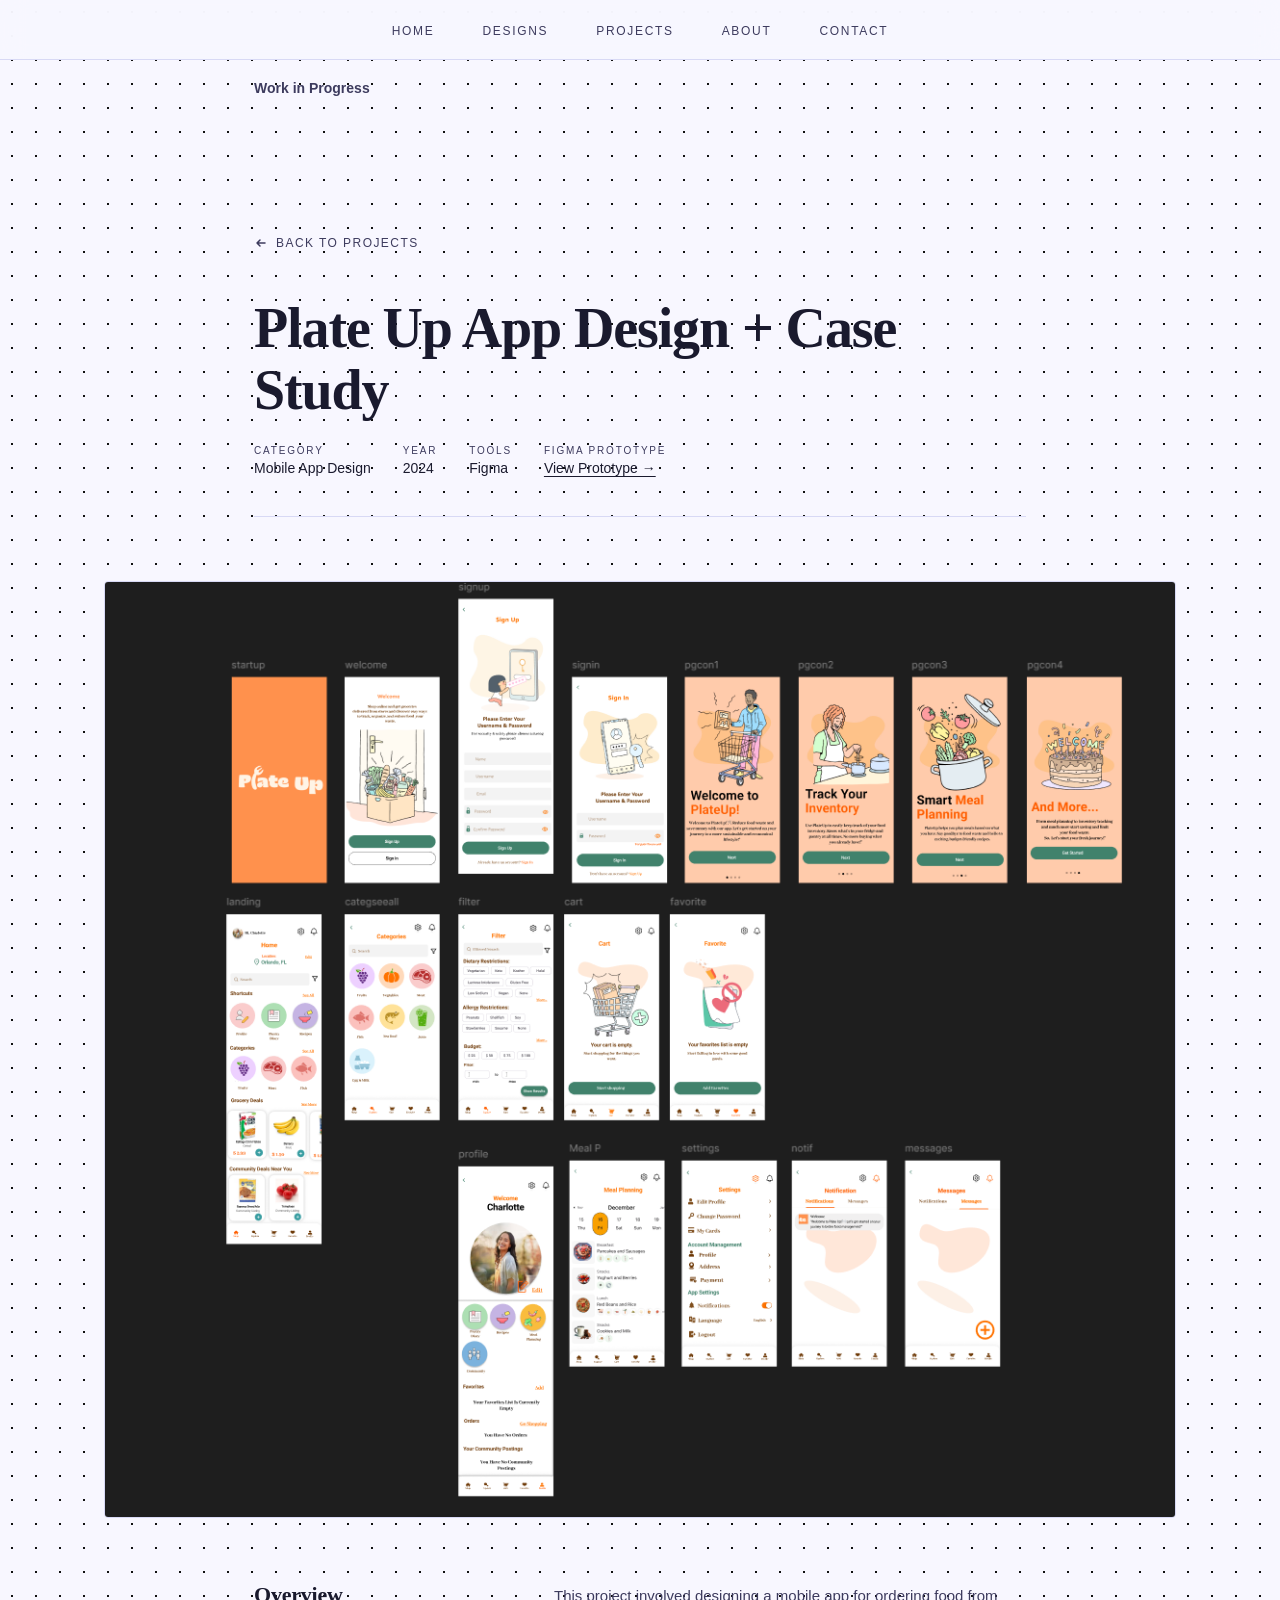
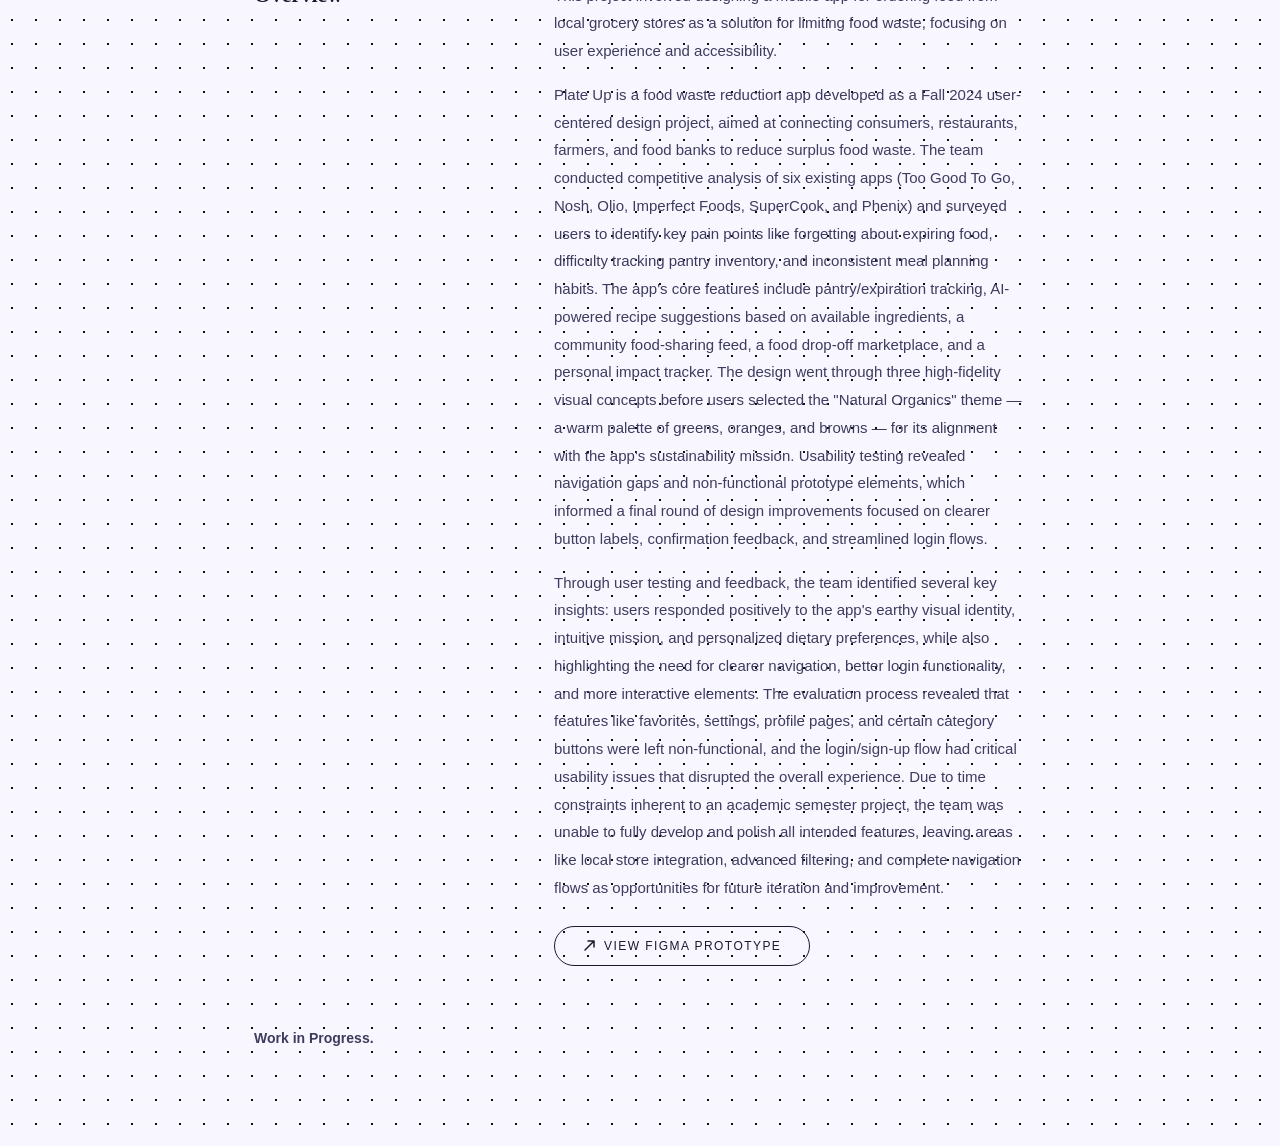
==== projects/plateup.html @ a40e2e96 "Initial portfolio site Co-Authored-By: Claude Sonnet 4.6 <noreply@anthropic.com>" ====
<!DOCTYPE html>
<html lang="en">
<head>
<meta charset="UTF-8">
<meta name="viewport" content="width=device-width, initial-scale=1.0">
<title>Plate Up — Portfolio</title>
<link rel="stylesheet" href="../css/style.css">
<link rel="stylesheet" href="../css/project.css">
</head>
<body>

  <nav>
    <ul class="nav-links">
      <li><a href="../index.html">Home</a></li>
      <li><a href="../designs.html">Designs</a></li>
      <li><a href="../projects.html">Projects</a></li>
      <li><a href="../about.html">About</a></li>
      <li><a href="../contact.html">Contact</a></li>
    </ul>
  </nav>

  <!-- WIP banner -->
  <div class="project-wip project-wip--top">
    <strong> Work in Progress</strong>
  </div>

  <!-- Header -->
  <div class="project-header">
    <a href="../projects.html" class="project-back">
      <svg width="14" height="14" viewBox="0 0 14 14" fill="none" xmlns="http://www.w3.org/2000/svg">
        <path d="M11 7H3M6 4L3 7l3 3" stroke="currentColor" stroke-width="1.5" stroke-linecap="round" stroke-linejoin="round"/>
      </svg>
      Back to Projects
    </a>

    <h1>Plate Up App Design + Case Study</h1>

    <div class="project-meta">
      <div class="meta-item">
        <span class="meta-label">Category</span>
        <span class="meta-value">Mobile App Design</span>
      </div>
      <div class="meta-item">
        <span class="meta-label">Year</span>
        <span class="meta-value">2024</span>
      </div>
      <div class="meta-item">
        <span class="meta-label">Tools</span>
        <span class="meta-value">Figma</span>
      </div>
      <div class="meta-item">
        <span class="meta-label">Figma Prototype</span>
        <span class="meta-value"><a href="https://www.figma.com/proto/B9H4sIqw6cxSHmt83BaWZa/Plate-Up-App?node-id=22-326&p=f&m=draw&scaling=min-zoom&content-scaling=fixed&page-id=0%3A1&starting-point-node-id=22%3A326" target="_blank">View Prototype →</a></span>
      </div>
    </div>
  </div>

  <!-- Main image -->
  <div class="project-main-img">
    <img src="../images/plateup_figma.png" alt="Plate Up App Design" />
  </div>

  <!-- Description -->
  <div class="project-body">
    <h2>Overview</h2>
    <div>
      <p>This project involved designing a mobile app for ordering food from local grocery stores as a solution for limiting food waste, focusing on user experience and accessibility.</p>
      <p>Plate Up is a food waste reduction app developed as a Fall 2024 user-centered design project, aimed at connecting consumers, restaurants, farmers, and food banks to reduce surplus food waste. The team conducted competitive analysis of six existing apps (Too Good To Go, Nosh, Olio, Imperfect Foods, SuperCook, and Phenix) and surveyed users to identify key pain points like forgetting about expiring food, difficulty tracking pantry inventory, and inconsistent meal planning habits. The app's core features include pantry/expiration tracking, AI-powered recipe suggestions based on available ingredients, a community food-sharing feed, a food drop-off marketplace, and a personal impact tracker. The design went through three high-fidelity visual concepts before users selected the "Natural Organics" theme — a warm palette of greens, oranges, and browns — for its alignment with the app's sustainability mission. Usability testing revealed navigation gaps and non-functional prototype elements, which informed a final round of design improvements focused on clearer button labels, confirmation feedback, and streamlined login flows. </p>
      <p>Through user testing and feedback, the team identified several key insights: users responded positively to the app's earthy visual identity, intuitive mission, and personalized dietary preferences, while also highlighting the need for clearer navigation, better login functionality, and more interactive elements. The evaluation process revealed that features like favorites, settings, profile pages, and certain category buttons were left non-functional, and the login/sign-up flow had critical usability issues that disrupted the overall experience. Due to time constraints inherent to an academic semester project, the team was unable to fully develop and polish all intended features, leaving areas like local store integration, advanced filtering, and complete navigation flows as opportunities for future iteration and improvement.</p>
      <div class="project-btns">
        <a href="https://www.figma.com/proto/B9H4sIqw6cxSHmt83BaWZa/Plate-Up-App?node-id=22-326&p=f&m=draw&scaling=min-zoom&content-scaling=fixed&page-id=0%3A1&starting-point-node-id=22%3A326" target="_blank" class="project-link-btn outline">
          <svg width="13" height="13" viewBox="0 0 13 13" fill="none" xmlns="http://www.w3.org/2000/svg">
            <path d="M2 11L11 2M11 2H5M11 2v6" stroke="currentColor" stroke-width="1.5" stroke-linecap="round" stroke-linejoin="round"/>
          </svg>
          View Figma Prototype
        </a>
      </div>
    </div>
  </div>

  <!-- WIP notice -->
  <div class="project-wip">
    <strong> Work in Progress.</strong>
  </div>

</body>
</html>
---- css/style.css ----
*, *::before, *::after { margin: 0; padding: 0; box-sizing: border-box; }

:root {
  --lavender: #eaebff;
  --lavender-mid: #d8d9f5;
  --white: #fff;
  --off-white: #f8f7ff;
  --dark: #1a1a2e;
  --muted: #3d3b5e;
}

html { scroll-behavior: smooth; }

body {
  font-family: 'Georgia', serif;
  background-color: var(--off-white);
  background-image: radial-gradient(circle, #111 1px, transparent 1px);
  background-size: 24px 24px;
  color: var(--dark);
}

/* ── NAV ── */
nav {
  position: fixed;
  top: 0; left: 0; right: 0;
  z-index: 100;
  height: 60px;
  display: flex;
  align-items: center;
  justify-content: center;
  background: rgba(248, 247, 255, 0.88);
  backdrop-filter: blur(12px);
  border-bottom: 1px solid var(--lavender-mid);
}

.nav-links {
  display: flex;
  gap: 48px;
  list-style: none;
}

.nav-links a {
  font-family: 'Helvetica Neue', Arial, sans-serif;
  font-size: 12px;
  letter-spacing: 0.14em;
  text-transform: uppercase;
  color: var(--muted);
  text-decoration: none;
  transition: color 0.2s;
}

.nav-links a:hover { color: var(--dark); }
---- css/project.css ----
/* ── PROJECT PAGE ── */
.project-header {
  max-width: 900px;
  margin: 0 auto;
  padding: 140px 64px 64px;
}

.project-back {
  display: inline-flex;
  align-items: center;
  gap: 8px;
  font-family: 'Helvetica Neue', Arial, sans-serif;
  font-size: 12px;
  letter-spacing: 0.12em;
  text-transform: uppercase;
  color: var(--muted);
  text-decoration: none;
  margin-bottom: 48px;
  transition: color 0.2s;
}

.project-back:hover { color: var(--dark); }

.project-header h1 {
  font-family: 'Georgia', serif;
  font-size: clamp(28px, 5vw, 56px);
  letter-spacing: -0.02em;
  color: var(--dark);
  margin-bottom: 24px;
  line-height: 1.1;
}

.project-meta {
  display: flex;
  gap: 32px;
  flex-wrap: wrap;
  padding-bottom: 40px;
  border-bottom: 1px solid var(--lavender-mid);
}

.meta-item {
  display: flex;
  flex-direction: column;
  gap: 4px;
}

.meta-label {
  font-family: 'Helvetica Neue', Arial, sans-serif;
  font-size: 10px;
  letter-spacing: 0.18em;
  text-transform: uppercase;
  color: var(--muted);
}

.meta-value {
  font-family: 'Helvetica Neue', Arial, sans-serif;
  font-size: 14px;
  color: var(--dark);
}

.meta-value a {
  color: var(--dark);
  text-decoration: underline;
  text-underline-offset: 3px;
  transition: opacity 0.2s;
}

.meta-value a:hover { opacity: 0.6; }

/* Main image */
.project-main-img {
  width: 100%;
  max-width: 1200px;
  margin: 0 auto;
  padding: 0 64px 64px;
}

.project-main-img img {
  width: 100%;
  height: auto;
  border: 1px solid var(--lavender-mid);
  border-radius: 4px;
  display: block;
}

.project-main-img .img-placeholder {
  width: 100%;
  aspect-ratio: 16 / 9;
  background: var(--lavender);
  border: 1px solid var(--lavender-mid);
  border-radius: 4px;
  display: flex;
  align-items: center;
  justify-content: center;
  font-family: 'Helvetica Neue', Arial, sans-serif;
  font-size: 11px;
  letter-spacing: 0.12em;
  text-transform: uppercase;
  color: var(--muted);
}

/* Description */
.project-body {
  max-width: 900px;
  margin: 0 auto;
  padding: 0 64px 64px;
  display: grid;
  grid-template-columns: 1fr 2fr;
  gap: 64px;
  align-items: start;
}

.project-body h2 {
  font-family: 'Georgia', serif;
  font-size: 22px;
  letter-spacing: -0.01em;
  color: var(--dark);
}

.project-body p {
  font-family: 'Helvetica Neue', Arial, sans-serif;
  font-size: 15px;
  color: var(--muted);
  line-height: 1.85;
  margin-bottom: 16px;
}

.project-body p:last-child { margin-bottom: 0; }

/* Gallery */
.project-gallery {
  max-width: 1200px;
  margin: 0 auto;
  padding: 0 64px 120px;
  display: grid;
  grid-template-columns: repeat(2, 1fr);
  gap: 20px;
}

.gallery-item {
  background: var(--lavender);
  border: 1px solid var(--lavender-mid);
  border-radius: 4px;
  aspect-ratio: 4 / 3;
  display: flex;
  align-items: center;
  justify-content: center;
  font-family: 'Helvetica Neue', Arial, sans-serif;
  font-size: 11px;
  letter-spacing: 0.12em;
  text-transform: uppercase;
  color: var(--muted);
}

.gallery-item.tall { aspect-ratio: 3 / 4; }

/* Live link button */
.project-link-btn {
  display: inline-flex;
  align-items: center;
  gap: 8px;
  font-family: 'Helvetica Neue', Arial, sans-serif;
  font-size: 12px;
  letter-spacing: 0.12em;
  text-transform: uppercase;
  color: #fff;
  background: var(--dark);
  border-radius: 999px;
  padding: 12px 28px;
  text-decoration: none;
  transition: opacity 0.2s;
  width: fit-content;
}

.project-link-btn:hover { opacity: 0.75; }

.project-link-btn.outline {
  background: transparent;
  color: var(--dark);
  border: 1.5px solid var(--dark);
}

.project-link-btn.outline:hover { background: var(--dark); color: #fff; opacity: 1; }

.project-btns {
  display: flex;
  gap: 12px;
  flex-wrap: wrap;
  margin-top: 24px;
}

/* WIP notice */
.project-wip {
  max-width: 900px;
  margin: 0 auto;
  padding: 0 64px 100px;
  font-family: 'Helvetica Neue', Arial, sans-serif;
  font-size: 14px;
  color: var(--muted);
}

.project-wip--top {
  padding: 80px 64px 0;
}

/* Responsive */
@media (max-width: 900px) {
  .project-header,
  .project-main-img,
  .project-body,
  .project-gallery { padding-left: 32px; padding-right: 32px; }

  .project-body { grid-template-columns: 1fr; gap: 24px; }
  .project-gallery { grid-template-columns: 1fr; }
}
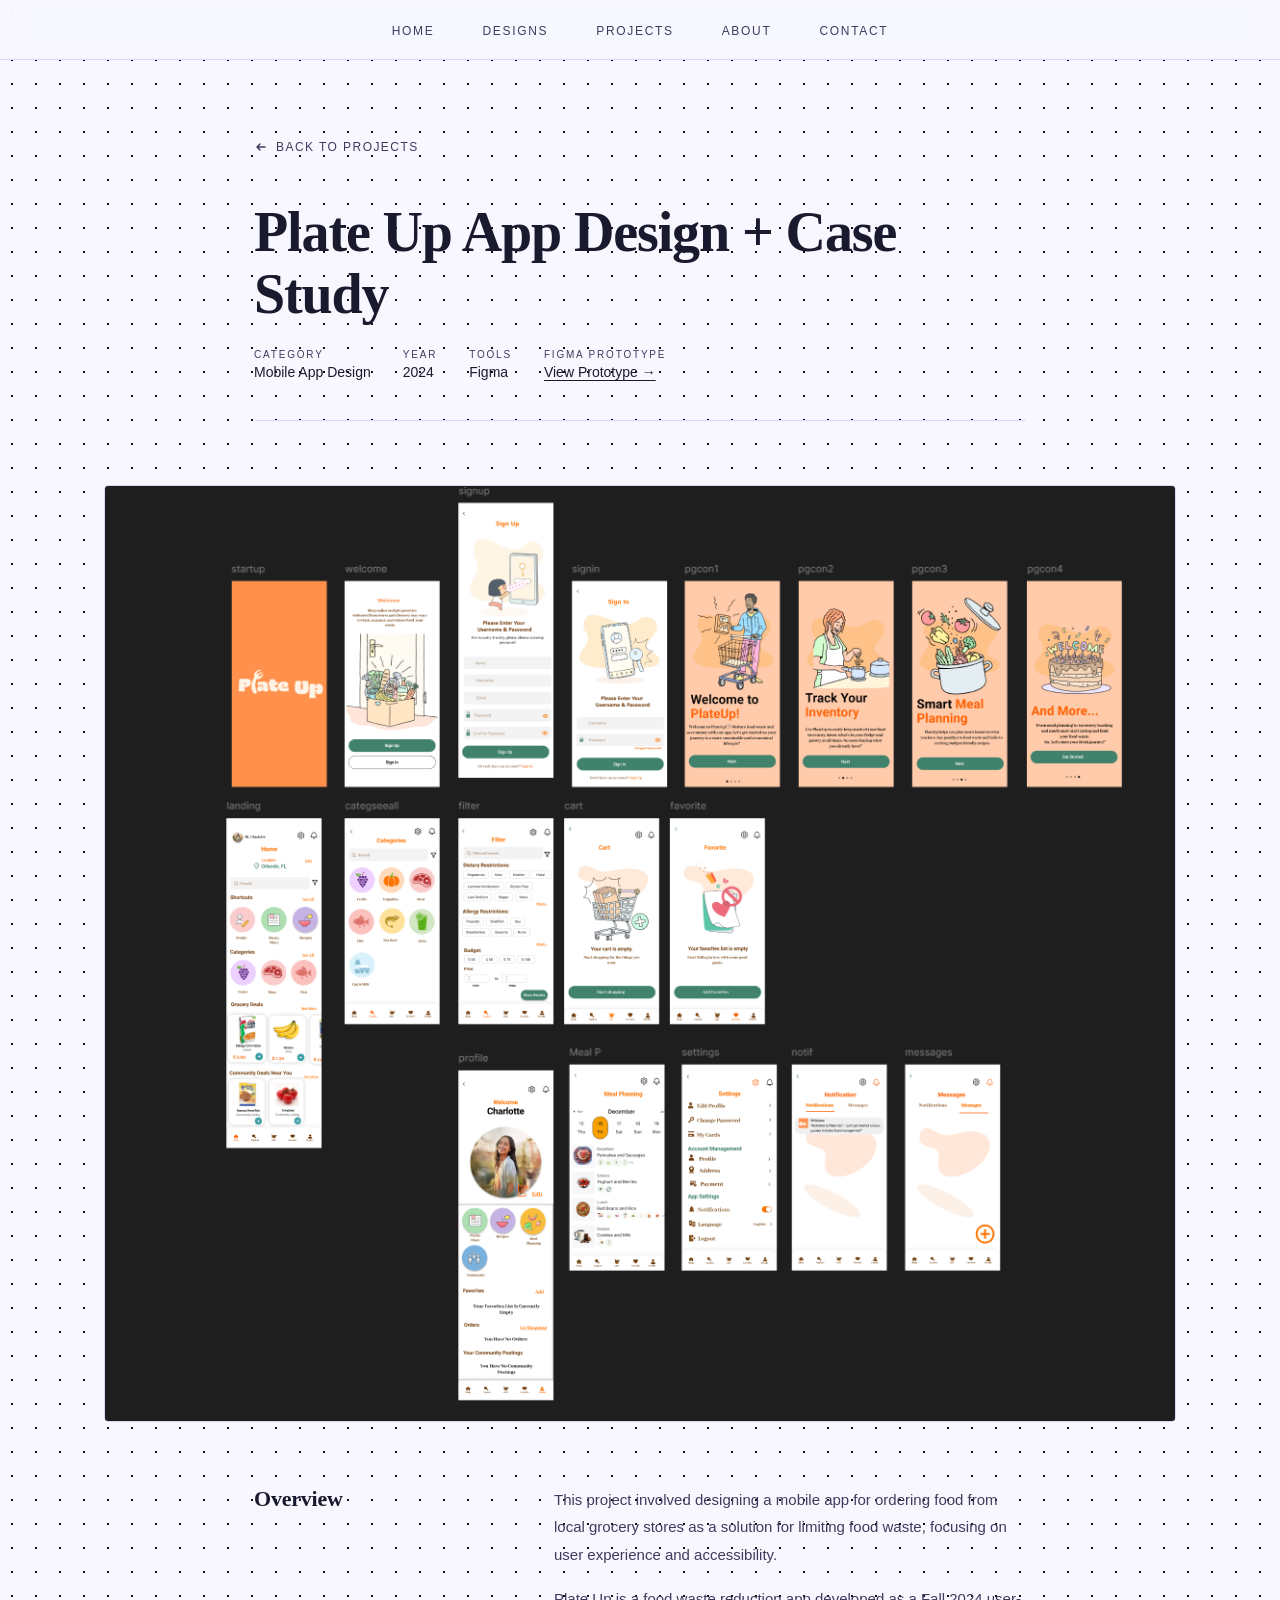
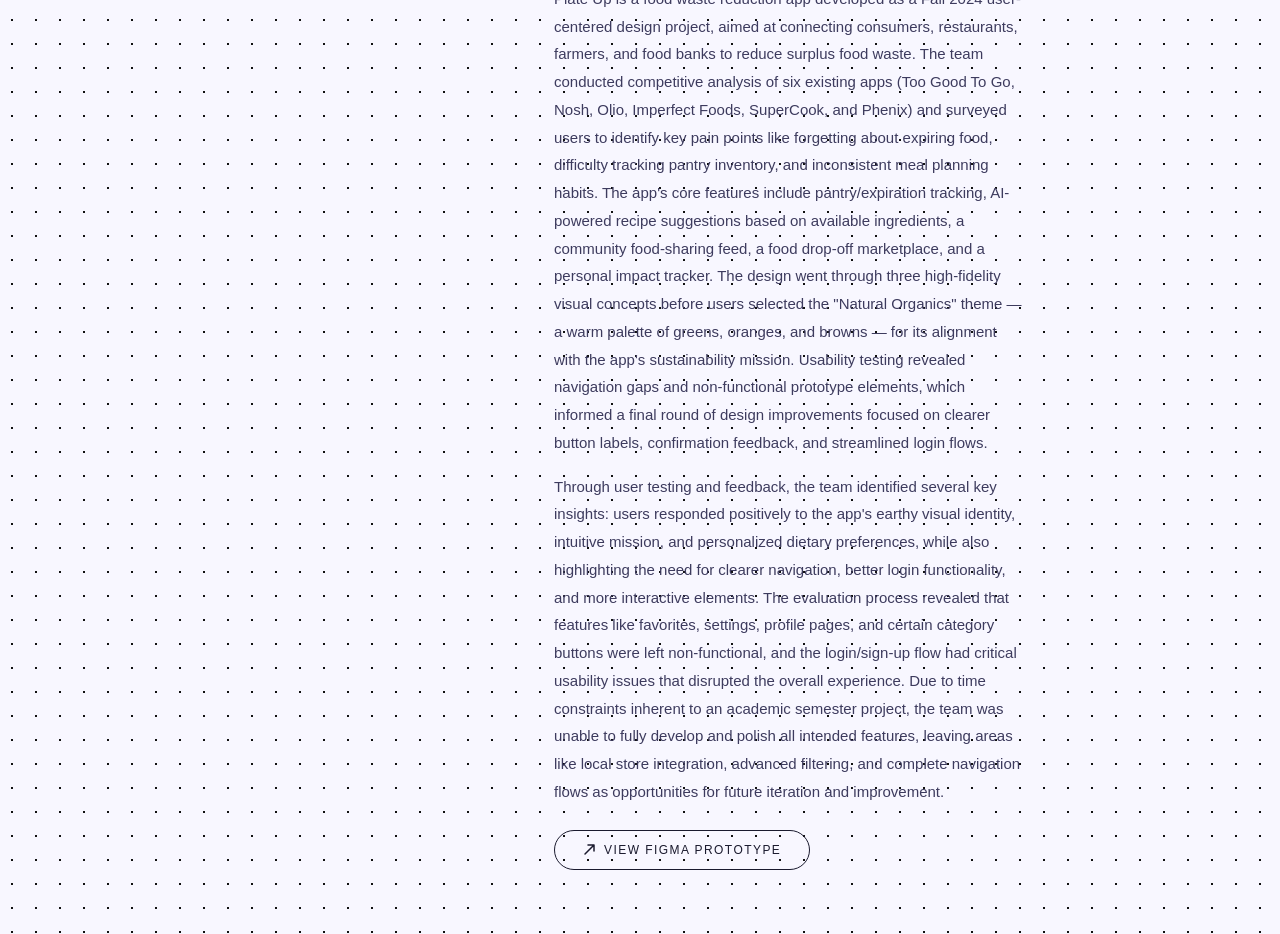
==== commit 2f143b7f: "Add Wavelength Player and Everloop Boutique as projects 4 and 5, remove WIP banners from Craigslist " ====
--- a/projects/plateup.html
+++ b/projects/plateup.html
@@ -18,11 +18,6 @@
       <li><a href="../contact.html">Contact</a></li>
     </ul>
   </nav>
-
-  <!-- WIP banner -->
-  <div class="project-wip project-wip--top">
-    <strong> Work in Progress</strong>
-  </div>
 
   <!-- Header -->
   <div class="project-header">
@@ -78,10 +73,6 @@
     </div>
   </div>
 
-  <!-- WIP notice -->
-  <div class="project-wip">
-    <strong> Work in Progress.</strong>
-  </div>
 
 </body>
 </html>
